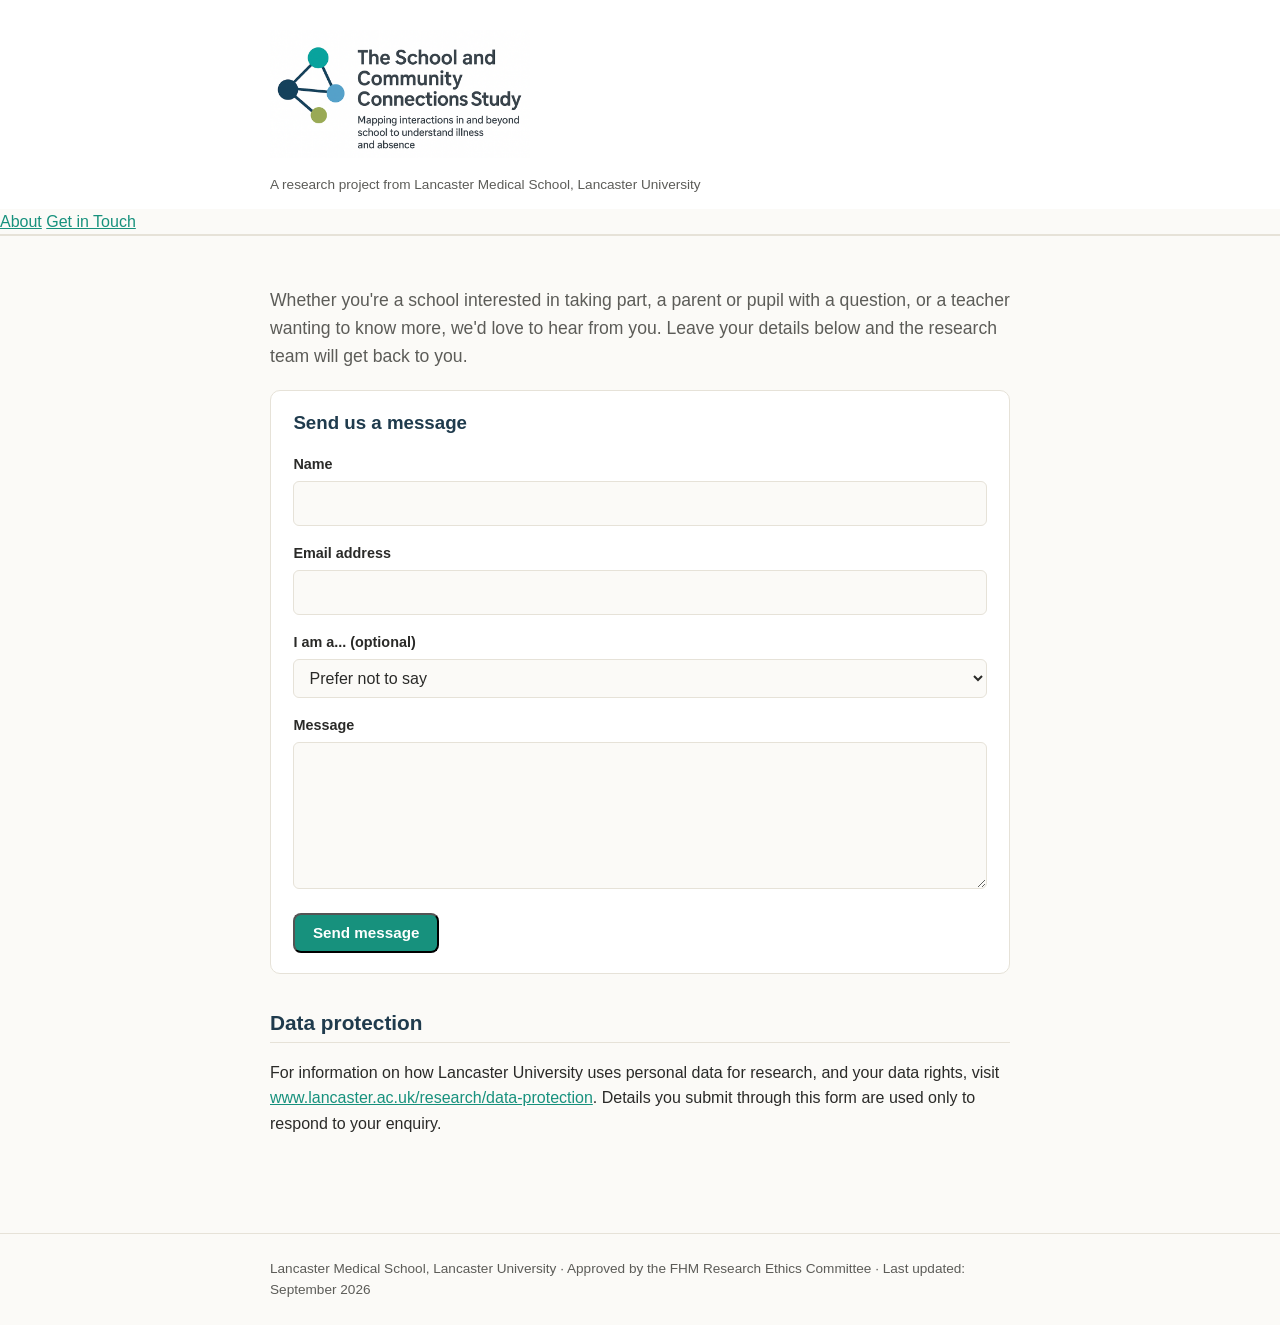
==== contact.html @ 6a06007a "Add files via upload" ====
<!DOCTYPE html>
<html lang="en">
<head>
<meta charset="UTF-8">
<meta name="viewport" content="width=device-width, initial-scale=1.0">
<title>Get in Touch — The School and Community Connections Study</title>
<meta property="og:title" content="Get in Touch — The School and Community Connections Study">
<meta property="og:image" content="assets/logo.png">
<meta property="og:type" content="website">
<link rel="icon" type="image/png" href="assets/logo.png">
<link rel="stylesheet" href="assets/style.css">
</head>
<body>

<header class="site-header">
  <div class="site-header-inner">
    <p class="site-logo">
      <a href="index.html">
        <img src="assets/logo.png" alt="The School and Community Connections Study — mapping interactions in and beyond school to understand illness and absence">
      </a>
    </p>
    <p class="tagline">A research project from Lancaster Medical School, Lancaster University</p>
    <!-- See index.html for the optional-logos comment block -->
  </div>
  <nav class="site-nav-bar">
    <div class="site-nav">
      <a href="index.html">About</a>
      <a href="contact.html" aria-current="page">Get in Touch</a>
    </div>
  </nav>
</header>

<main>
  <p class="lede">
    Whether you're a school interested in taking part, a parent or pupil
    with a question, or a teacher wanting to know more, we'd love to hear
    from you. Leave your details below and the research team will get
    back to you.
  </p>

  <!--
    ============================================================
    CONTACT FORM — powered by FormSubmit (formsubmit.co), a free
    service that emails form submissions to you without needing a
    server of your own. No account or API key required.

    ONE-TIME SETUP — IMPORTANT, READ THIS:
    1. The form below posts to https://formsubmit.co/t.leng@lancaster.ac.uk
       — change that email address in the <form action="..."> line if
       enquiries should go elsewhere.
    2. Publish the site, then submit this form once yourself (any test
       message). The VERY FIRST submission to a given address does NOT
       arrive as a normal enquiry — FormSubmit instead sends an
       "activation" email to that address with a confirmation link.
       >>> Check spam/junk as well as the inbox. <<<
       You must click that confirmation link before any messages,
       including your test one, will actually be delivered.
    3. After you've clicked the activation link, submit the test form
       again — this second submission is the one that should land in
       the inbox as a normal message.
    4. Every submission after that is delivered automatically, no
       further action needed.

    This form uses a plain (non-JavaScript) submission, which is the
    most reliable way to integrate with FormSubmit — it takes the
    visitor to a short "message sent" page (thanks.html) rather than
    showing a confirmation in place, but avoids the browser silently
    swallowing errors that a JavaScript/fetch-based version can hide.

    If you'd rather not use a third-party form service at all, replace
    this form with a simple mailto link — see the commented-out
    fallback near the bottom of this file.
    ============================================================
  -->
  <div class="card">
    <h3>Send us a message</h3>
    <form action="https://formsubmit.co/t.leng@lancaster.ac.uk" method="POST">
      <div class="form-row">
        <label for="name">Name</label>
        <input type="text" id="name" name="name" required>
      </div>
      <div class="form-row">
        <label for="email">Email address</label>
        <input type="email" id="email" name="email" required>
      </div>
      <div class="form-row">
        <label for="role">I am a... (optional)</label>
        <select id="role" name="role">
          <option value="">Prefer not to say</option>
          <option value="School staff / headteacher">School staff / headteacher</option>
          <option value="Parent / guardian">Parent / guardian</option>
          <option value="Pupil / student">Pupil / student</option>
          <option value="Researcher">Researcher</option>
          <option value="Other">Other</option>
        </select>
      </div>
      <div class="form-row">
        <label for="message">Message</label>
        <textarea id="message" name="message" rows="5" required></textarea>
      </div>

      <!-- FormSubmit configuration fields -->
      <input type="hidden" name="_subject" value="New enquiry — The School and Community Connections Study website">
      <input type="hidden" name="_template" value="table">
      <input type="hidden" name="_captcha" value="false">
      <input type="hidden" name="_next" value="thanks.html">
      <!-- Honeypot field to deter simple spam bots — kept hidden from real visitors via CSS -->
      <input type="text" name="_honey" class="hp-field" tabindex="-1" autocomplete="off">

      <button type="submit" class="button">Send message</button>
    </form>
  </div>

  <h2>Data protection</h2>
  <p>
    For information on how Lancaster University uses personal data for
    research, and your data rights, visit
    <a href="https://www.lancaster.ac.uk/research/data-protection">www.lancaster.ac.uk/research/data-protection</a>.
    Details you submit through this form are used only to respond to your
    enquiry.
  </p>
</main>

<footer class="site-footer">
  <div class="site-footer-inner">
    Lancaster Medical School, Lancaster University · Approved by the FHM
    Research Ethics Committee · Last updated: September 2026
  </div>
</footer>

<!--
  MAILTO FALLBACK (no third-party service): if you'd rather not use
  FormSubmit, delete the <form> block and <script> above and replace
  them with this simpler option instead:

  <p>
    Email us directly at
    <a href="mailto:t.leng@lancaster.ac.uk">t.leng@lancaster.ac.uk</a>.
  </p>
-->

</body>
</html>
---- assets/style.css ----
/* ==========================================================================
   The School and Community Connections Study — site stylesheet
   Light-touch, easy to edit. Colors are set as CSS variables below —
   change them in one place (the :root block) to re-theme the whole site.
   ========================================================================== */

:root {
  --color-bg: #fbfaf7;
  --color-surface: #ffffff;
  --color-text: #2a2a28;
  --color-muted: #5c5c58;
  --color-primary: #1f3b4d;      /* dark slate navy, matches the logo wordmark — headings, nav bar */
  --color-primary-light: #e6f1f0;
  --color-accent: #17917d;       /* teal, matches the logo mark — links, buttons */
  --color-border: #e6e2d8;
  --max-width: 780px;
  --radius: 10px;
}

* { box-sizing: border-box; }

html { scroll-behavior: smooth; }

body {
  margin: 0;
  font-family: -apple-system, BlinkMacSystemFont, "Segoe UI", Roboto, Helvetica, Arial, sans-serif;
  color: var(--color-text);
  background: var(--color-bg);
  line-height: 1.6;
}

.site-header {
  background: var(--color-surface);
  border-bottom: 1px solid var(--color-border);
}

.site-header-inner {
  max-width: var(--max-width);
  margin: 0 auto;
  padding: 0.9rem 1.25rem 0.8rem;
}

/* Project logo (icon + wordmark + strapline, all in one image). The
   image already carries the title text, so it doubles as the page's
   visible <h1> — see the markup in index.html/contact.html. */
.site-logo img {
  display: block;
  max-width: 260px;
  width: 100%;
  height: auto;
}

/* Optional additional logo row (e.g. university/funder logos) — see the
   commented-out example near the top of index.html/contact.html. */
.site-header-logos {
  display: flex;
  align-items: center;
  gap: 1.25rem;
  margin-top: 0.75rem;
}

.site-header-logos img {
  height: 28px;
  width: auto;
}

.site-header p.tagline {
  margin: 0.4rem 0 0;
  color: var(--color-muted);
  font-size: 0.85rem;
}

nav.site-nav-bar {
  background: var(--color-bg);
  border-bottom: 1px solid var(--color-border);
}

nav.site-nav {
  max-width: var(--max-width);
  margin: 0 auto;
  padding: 0.6rem 1.25rem 0;
  display: flex;
  flex-wrap: wrap;
  gap: 0.5rem;
}

nav.site-nav a {
  color: var(--color-primary);
  text-decoration: none;
  font-size: 1rem;
  font-weight: 700;
  padding: 0.75rem 1.5rem;
  border-radius: 8px 8px 0 0;
  border: 1px solid transparent;
  border-bottom: none;
  transition: background-color 0.15s ease, color 0.15s ease;
}

nav.site-nav a:hover {
  background: var(--color-primary-light);
}

nav.site-nav a[aria-current="page"] {
  background: var(--color-primary);
  color: #fff;
  border-color: var(--color-primary);
}

main {
  max-width: var(--max-width);
  margin: 0 auto;
  padding: 2rem 1.25rem 3rem;
}

h1, h2, h3 {
  color: var(--color-primary);
  line-height: 1.25;
}

h2 {
  margin-top: 2.25rem;
  font-size: 1.3rem;
  border-bottom: 1px solid var(--color-border);
  padding-bottom: 0.35rem;
}

a { color: var(--color-accent); }

.lede {
  font-size: 1.1rem;
  color: var(--color-muted);
}

.card {
  background: var(--color-surface);
  border: 1px solid var(--color-border);
  border-radius: var(--radius);
  padding: 1.25rem 1.4rem;
  margin: 1.25rem 0;
}

.card h3 { margin-top: 0; }

.person {
  display: flex;
  align-items: center;
  gap: 1.25rem;
  flex-wrap: wrap;
}

.person img {
  width: 84px;
  height: 84px;
  border-radius: 50%;
  object-fit: cover;
  flex-shrink: 0;
}

.person .person-text { flex: 1; min-width: 200px; }

.notice {
  background: var(--color-primary-light);
  border-left: 4px solid var(--color-primary);
  padding: 0.9rem 1.1rem;
  border-radius: 6px;
  margin: 1.25rem 0;
}

.button {
  display: inline-block;
  background: var(--color-accent);
  color: #fff;
  text-decoration: none;
  padding: 0.6rem 1.1rem;
  border-radius: 8px;
  font-weight: 600;
  font-size: 0.95rem;
}

.button:hover { opacity: 0.92; }

ul.file-list {
  list-style: none;
  padding: 0;
  margin: 0;
}

ul.file-list li {
  border: 1px solid var(--color-border);
  border-radius: 8px;
  padding: 0.7rem 1rem;
  margin-bottom: 0.6rem;
  background: var(--color-surface);
  display: flex;
  justify-content: space-between;
  align-items: baseline;
  gap: 1rem;
  flex-wrap: wrap;
}

ul.file-list .file-note {
  color: var(--color-muted);
  font-size: 0.9rem;
}

.status-tag {
  display: inline-block;
  font-size: 0.75rem;
  text-transform: uppercase;
  letter-spacing: 0.04em;
  background: var(--color-primary-light);
  color: var(--color-primary);
  padding: 0.15rem 0.5rem;
  border-radius: 4px;
  margin-left: 0.5rem;
  vertical-align: middle;
}

/* ---- Contact form ---- */

.form-row {
  margin-bottom: 1rem;
}

.form-row label {
  display: block;
  font-weight: 600;
  font-size: 0.9rem;
  margin-bottom: 0.3rem;
  color: var(--color-text);
}

.form-row input,
.form-row select,
.form-row textarea {
  width: 100%;
  font: inherit;
  color: var(--color-text);
  background: var(--color-bg);
  border: 1px solid var(--color-border);
  border-radius: 6px;
  padding: 0.55rem 0.7rem;
}

.form-row input:focus,
.form-row select:focus,
.form-row textarea:focus {
  outline: 2px solid var(--color-accent);
  outline-offset: 1px;
}

.hp-field {
  position: absolute;
  left: -9999px;
  width: 1px;
  height: 1px;
  opacity: 0;
}

.form-status {
  margin-top: 0.9rem;
  font-size: 0.92rem;
  color: var(--color-primary);
  font-weight: 600;
}

footer.site-footer {
  border-top: 1px solid var(--color-border);
  margin-top: 2rem;
}

footer.site-footer .site-footer-inner {
  max-width: var(--max-width);
  margin: 0 auto;
  padding: 1.5rem 1.25rem;
  color: var(--color-muted);
  font-size: 0.85rem;
}

@media (max-width: 480px) {
  nav.site-nav { gap: 0.1rem 0.75rem; }
}
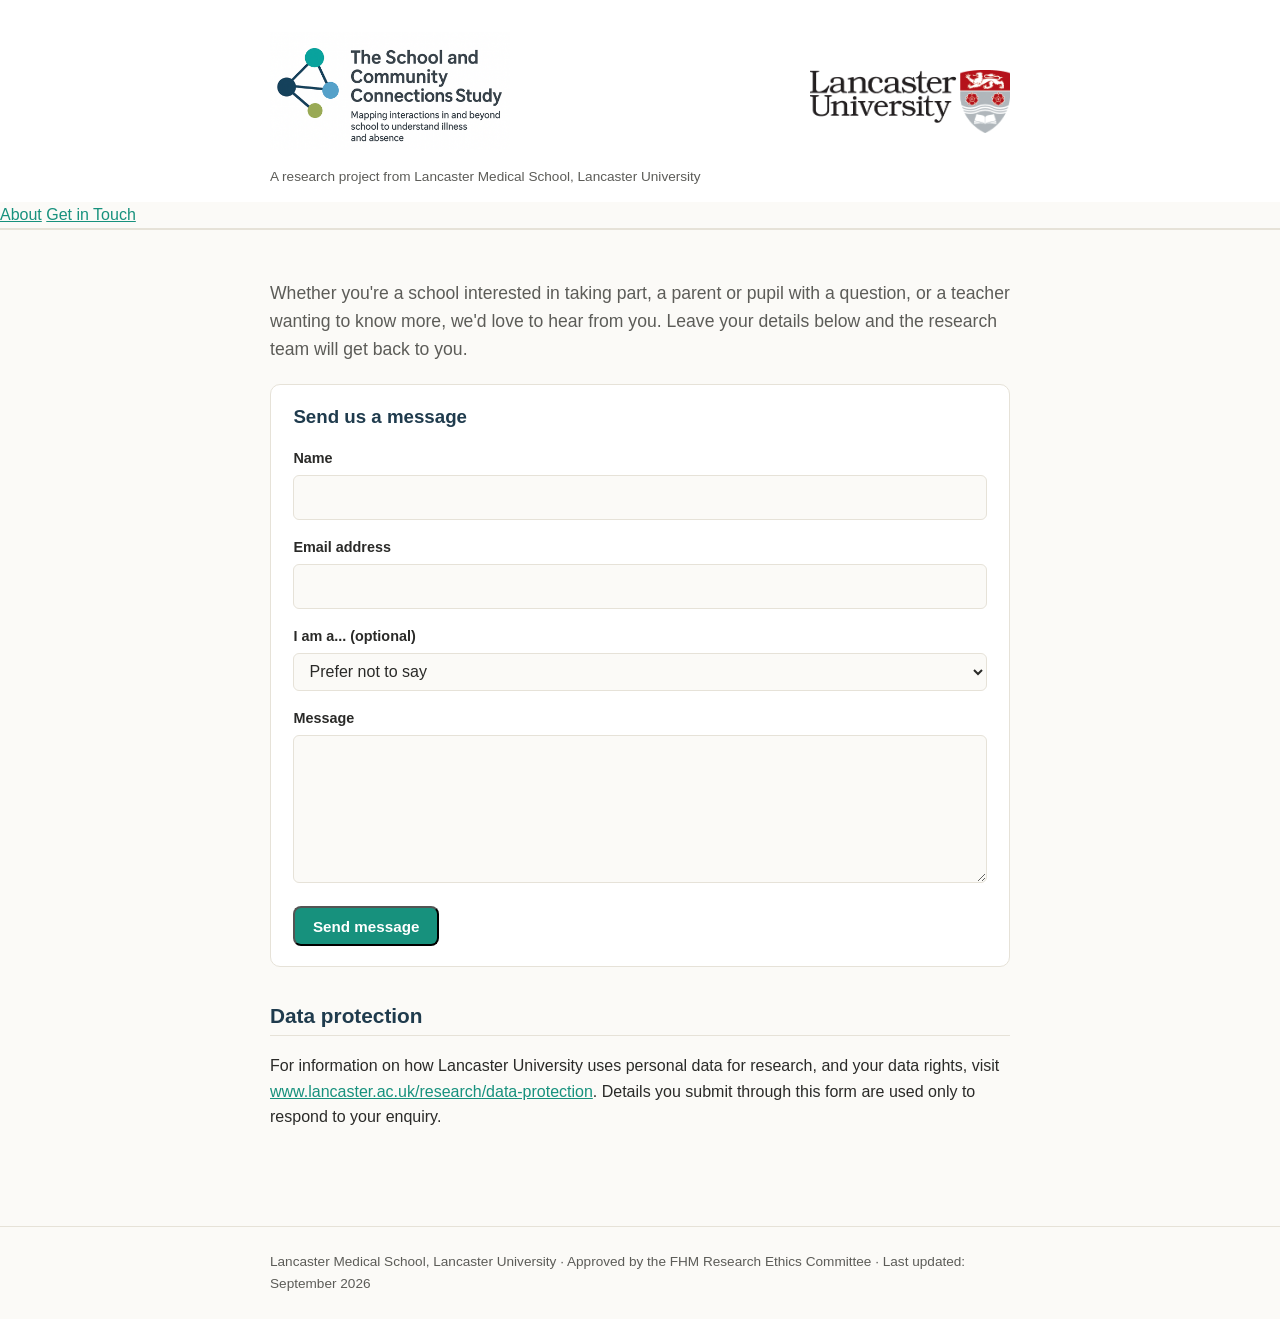
==== commit 879bda21: "Add files via upload" ====
--- a/contact.html
+++ b/contact.html
@@ -14,13 +14,17 @@
 
 <header class="site-header">
   <div class="site-header-inner">
-    <p class="site-logo">
-      <a href="index.html">
-        <img src="assets/logo.png" alt="The School and Community Connections Study — mapping interactions in and beyond school to understand illness and absence">
-      </a>
-    </p>
-    <p class="tagline">A research project from Lancaster Medical School, Lancaster University</p>
-    <!-- See index.html for the optional-logos comment block -->
+    <div class="site-header-brand">
+      <p class="site-logo">
+        <a href="index.html">
+          <img src="assets/logo.png" alt="The School and Community Connections Study — mapping interactions in and beyond school to understand illness and absence">
+        </a>
+      </p>
+      <p class="tagline">A research project from Lancaster Medical School, Lancaster University</p>
+    </div>
+    <div class="site-header-logos">
+      <img src="assets/lancaster-logo.png" alt="Lancaster University">
+    </div>
   </div>
   <nav class="site-nav-bar">
     <div class="site-nav">
@@ -45,9 +49,16 @@
     server of your own. No account or API key required.
 
     ONE-TIME SETUP — IMPORTANT, READ THIS:
-    1. The form below posts to https://formsubmit.co/t.leng@lancaster.ac.uk
-       — change that email address in the <form action="..."> line if
-       enquiries should go elsewhere.
+    1. The form below currently posts to
+       https://formsubmit.co/trystanleng@gmail.com — this is a TEMPORARY
+       testing address, swapped in to check whether Lancaster's mail
+       filtering was blocking delivery to t.leng@lancaster.ac.uk. Once
+       delivery is confirmed working, change the address back in the
+       <form action="..."> line below. Also update the "_next" hidden
+       field further down to match your site's real, full URL (it must
+       be an absolute https://... address, not just "thanks.html" —
+       FormSubmit misbehaves with a relative one and shows a confusing
+       "Form should POST" error instead of actually failing clearly).
     2. Publish the site, then submit this form once yourself (any test
        message). The VERY FIRST submission to a given address does NOT
        arrive as a normal enquiry — FormSubmit instead sends an
@@ -74,7 +85,7 @@
   -->
   <div class="card">
     <h3>Send us a message</h3>
-    <form action="https://formsubmit.co/t.leng@lancaster.ac.uk" method="POST">
+    <form action="https://formsubmit.co/trystanleng@gmail.com" method="POST">
       <div class="form-row">
         <label for="name">Name</label>
         <input type="text" id="name" name="name" required>
@@ -103,7 +114,7 @@
       <input type="hidden" name="_subject" value="New enquiry — The School and Community Connections Study website">
       <input type="hidden" name="_template" value="table">
       <input type="hidden" name="_captcha" value="false">
-      <input type="hidden" name="_next" value="thanks.html">
+      <input type="hidden" name="_next" value="https://tsleng93.github.io/school-community-connections/thanks.html">
       <!-- Honeypot field to deter simple spam bots — kept hidden from real visitors via CSS -->
       <input type="text" name="_honey" class="hp-field" tabindex="-1" autocomplete="off">
 
--- a/assets/style.css
+++ b/assets/style.css
@@ -37,7 +37,16 @@
 .site-header-inner {
   max-width: var(--max-width);
   margin: 0 auto;
-  padding: 0.9rem 1.25rem 0.8rem;
+  padding: 1rem 1.25rem 0.9rem;
+  display: flex;
+  align-items: center;
+  justify-content: space-between;
+  gap: 1.5rem;
+  flex-wrap: wrap;
+}
+
+.site-header-brand {
+  min-width: 0;
 }
 
 /* Project logo (icon + wordmark + strapline, all in one image). The
@@ -45,23 +54,27 @@
    visible <h1> — see the markup in index.html/contact.html. */
 .site-logo img {
   display: block;
-  max-width: 260px;
+  max-width: 240px;
   width: 100%;
   height: auto;
 }
 
-/* Optional additional logo row (e.g. university/funder logos) — see the
-   commented-out example near the top of index.html/contact.html. */
+/* University/funder logo(s), top right — sized to sit at similar visual
+   weight to the project logo on the left, rather than as a small
+   afterthought. Add more logos (e.g. a funder) as extra <img> tags
+   inside .site-header-logos and they'll lay out side by side. */
 .site-header-logos {
   display: flex;
   align-items: center;
-  gap: 1.25rem;
-  margin-top: 0.75rem;
+  gap: 1.5rem;
+  flex-shrink: 0;
 }
 
 .site-header-logos img {
-  height: 28px;
-  width: auto;
+  display: block;
+  max-width: 200px;
+  width: 100%;
+  height: auto;
 }
 
 .site-header p.tagline {
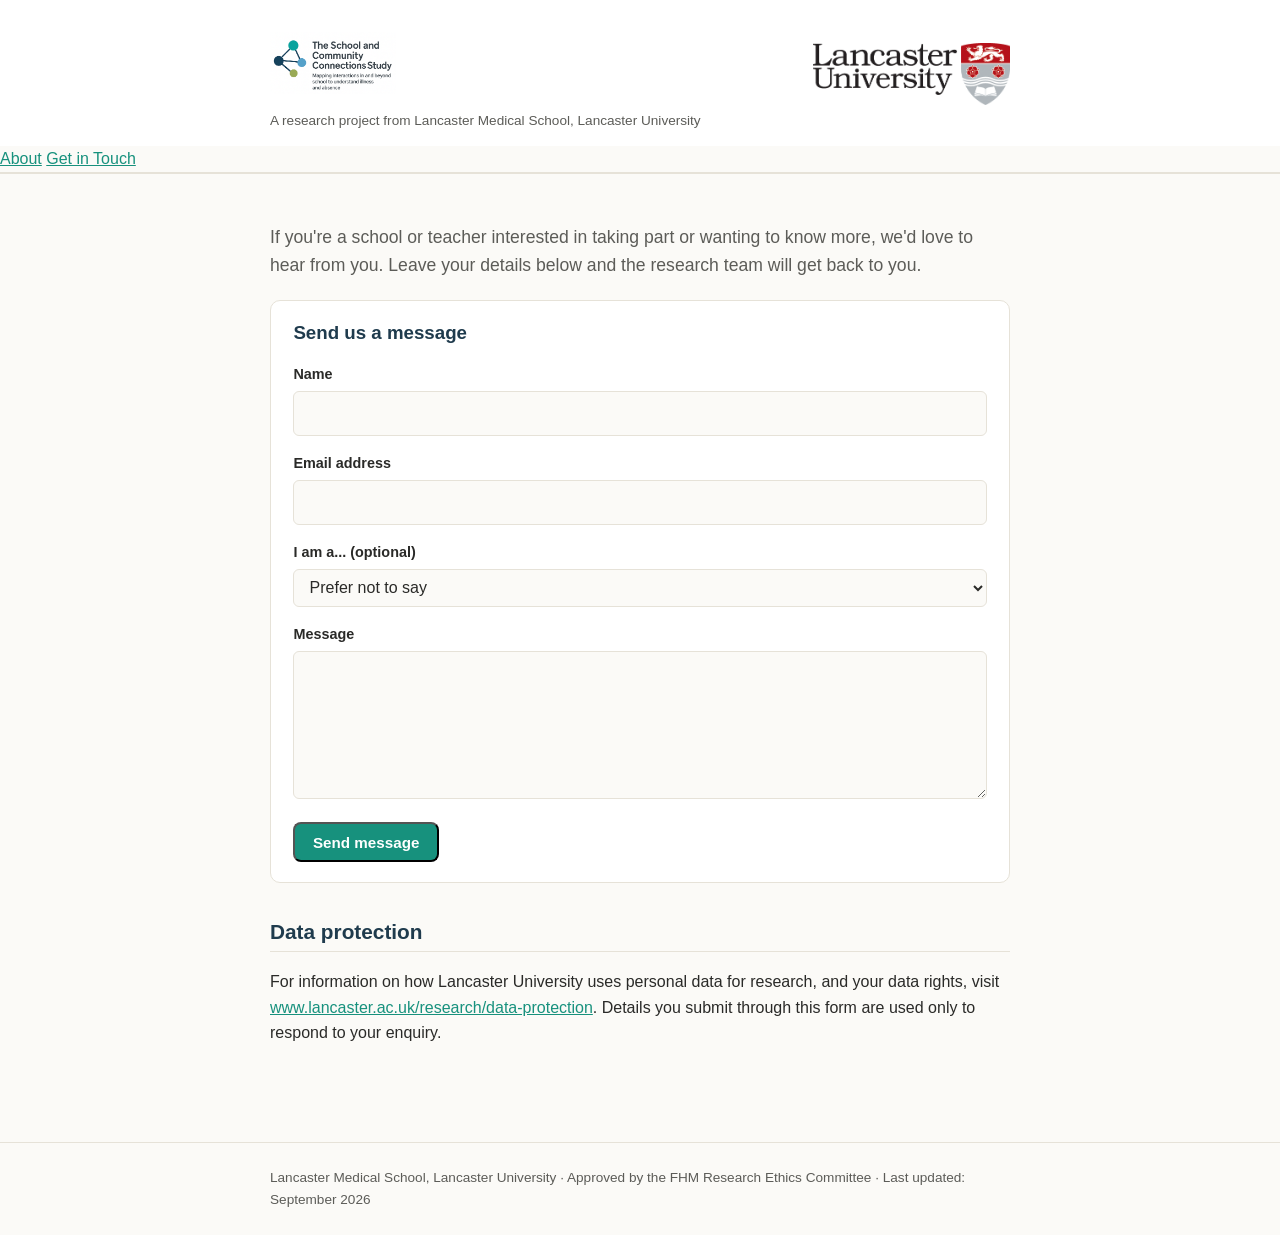
==== commit 232082ef: "Fix contact form email address Updated contact form action email address" ====
--- a/contact.html
+++ b/contact.html
@@ -36,56 +36,17 @@
 
 <main>
   <p class="lede">
-    Whether you're a school interested in taking part, a parent or pupil
-    with a question, or a teacher wanting to know more, we'd love to hear
+    If you're a school or teacher interested in taking part or wanting to know more, we'd love to hear
     from you. Leave your details below and the research team will get
     back to you.
   </p>
 
   <!--
-    ============================================================
-    CONTACT FORM — powered by FormSubmit (formsubmit.co), a free
-    service that emails form submissions to you without needing a
-    server of your own. No account or API key required.
 
-    ONE-TIME SETUP — IMPORTANT, READ THIS:
-    1. The form below currently posts to
-       https://formsubmit.co/trystanleng@gmail.com — this is a TEMPORARY
-       testing address, swapped in to check whether Lancaster's mail
-       filtering was blocking delivery to t.leng@lancaster.ac.uk. Once
-       delivery is confirmed working, change the address back in the
-       <form action="..."> line below. Also update the "_next" hidden
-       field further down to match your site's real, full URL (it must
-       be an absolute https://... address, not just "thanks.html" —
-       FormSubmit misbehaves with a relative one and shows a confusing
-       "Form should POST" error instead of actually failing clearly).
-    2. Publish the site, then submit this form once yourself (any test
-       message). The VERY FIRST submission to a given address does NOT
-       arrive as a normal enquiry — FormSubmit instead sends an
-       "activation" email to that address with a confirmation link.
-       >>> Check spam/junk as well as the inbox. <<<
-       You must click that confirmation link before any messages,
-       including your test one, will actually be delivered.
-    3. After you've clicked the activation link, submit the test form
-       again — this second submission is the one that should land in
-       the inbox as a normal message.
-    4. Every submission after that is delivered automatically, no
-       further action needed.
-
-    This form uses a plain (non-JavaScript) submission, which is the
-    most reliable way to integrate with FormSubmit — it takes the
-    visitor to a short "message sent" page (thanks.html) rather than
-    showing a confirmation in place, but avoids the browser silently
-    swallowing errors that a JavaScript/fetch-based version can hide.
-
-    If you'd rather not use a third-party form service at all, replace
-    this form with a simple mailto link — see the commented-out
-    fallback near the bottom of this file.
-    ============================================================
   -->
   <div class="card">
     <h3>Send us a message</h3>
-    <form action="https://formsubmit.co/trystanleng@gmail.com" method="POST">
+    <form action="https://formsubmit.co/t.leng@lancaster.ac.uk" method="POST">
       <div class="form-row">
         <label for="name">Name</label>
         <input type="text" id="name" name="name" required>
@@ -152,3 +113,4 @@
 
 </body>
 </html>
+
--- a/assets/style.css
+++ b/assets/style.css
@@ -46,35 +46,39 @@
 }
 
 .site-header-brand {
+  flex: 1 1 260px;
   min-width: 0;
 }
 
 /* Project logo (icon + wordmark + strapline, all in one image). The
    image already carries the title text, so it doubles as the page's
-   visible <h1> — see the markup in index.html/contact.html. */
+   visible <h1> — see the markup in index.html/contact.html.
+   Sized by HEIGHT (not width: 100%) so it can't be squashed by flex
+   layout — width:100% on a flex child is unreliable across browsers
+   and was causing this logo to shrink unpredictably. */
 .site-logo img {
   display: block;
-  max-width: 240px;
-  width: 100%;
-  height: auto;
-}
-
-/* University/funder logo(s), top right — sized to sit at similar visual
-   weight to the project logo on the left, rather than as a small
-   afterthought. Add more logos (e.g. a funder) as extra <img> tags
-   inside .site-header-logos and they'll lay out side by side. */
+  height: 62px;
+  width: auto;
+  max-width: 100%;
+}
+
+/* University/funder logo(s), top right — sized to the SAME height as
+   the project logo above, so the two read as equally prominent. Add
+   more logos (e.g. a funder) as extra <img> tags inside
+   .site-header-logos and they'll lay out side by side at this height. */
 .site-header-logos {
   display: flex;
   align-items: center;
   gap: 1.5rem;
-  flex-shrink: 0;
+  flex: 0 0 auto;
 }
 
 .site-header-logos img {
   display: block;
-  max-width: 200px;
-  width: 100%;
-  height: auto;
+  height: 62px;
+  width: auto;
+  max-width: 100%;
 }
 
 .site-header p.tagline {
@@ -292,4 +296,8 @@
 
 @media (max-width: 480px) {
   nav.site-nav { gap: 0.1rem 0.75rem; }
-}
+  .site-logo img,
+  .site-header-logos img {
+    height: 46px;
+  }
+}
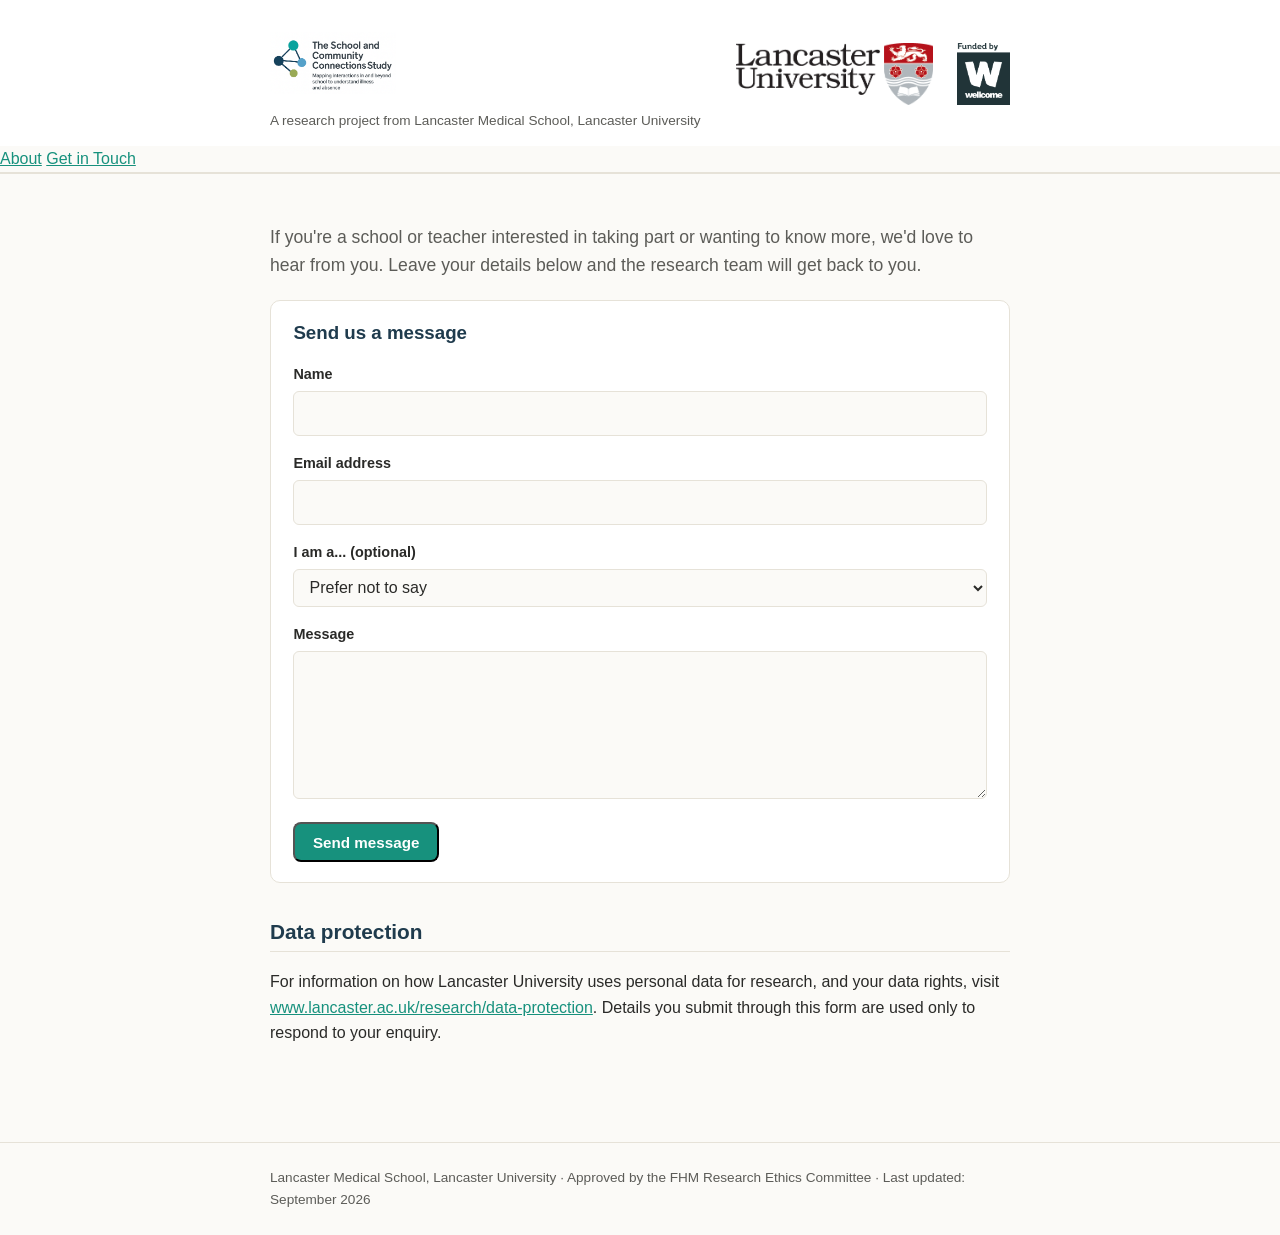
==== commit b7ec18a9: "Add wellcome logo" ====
--- a/contact.html
+++ b/contact.html
@@ -24,6 +24,7 @@
     </div>
     <div class="site-header-logos">
       <img src="assets/lancaster-logo.png" alt="Lancaster University">
+      <img src="assets/wellcome-logo.png" alt="Funded by Wellcome">
     </div>
   </div>
   <nav class="site-nav-bar">
